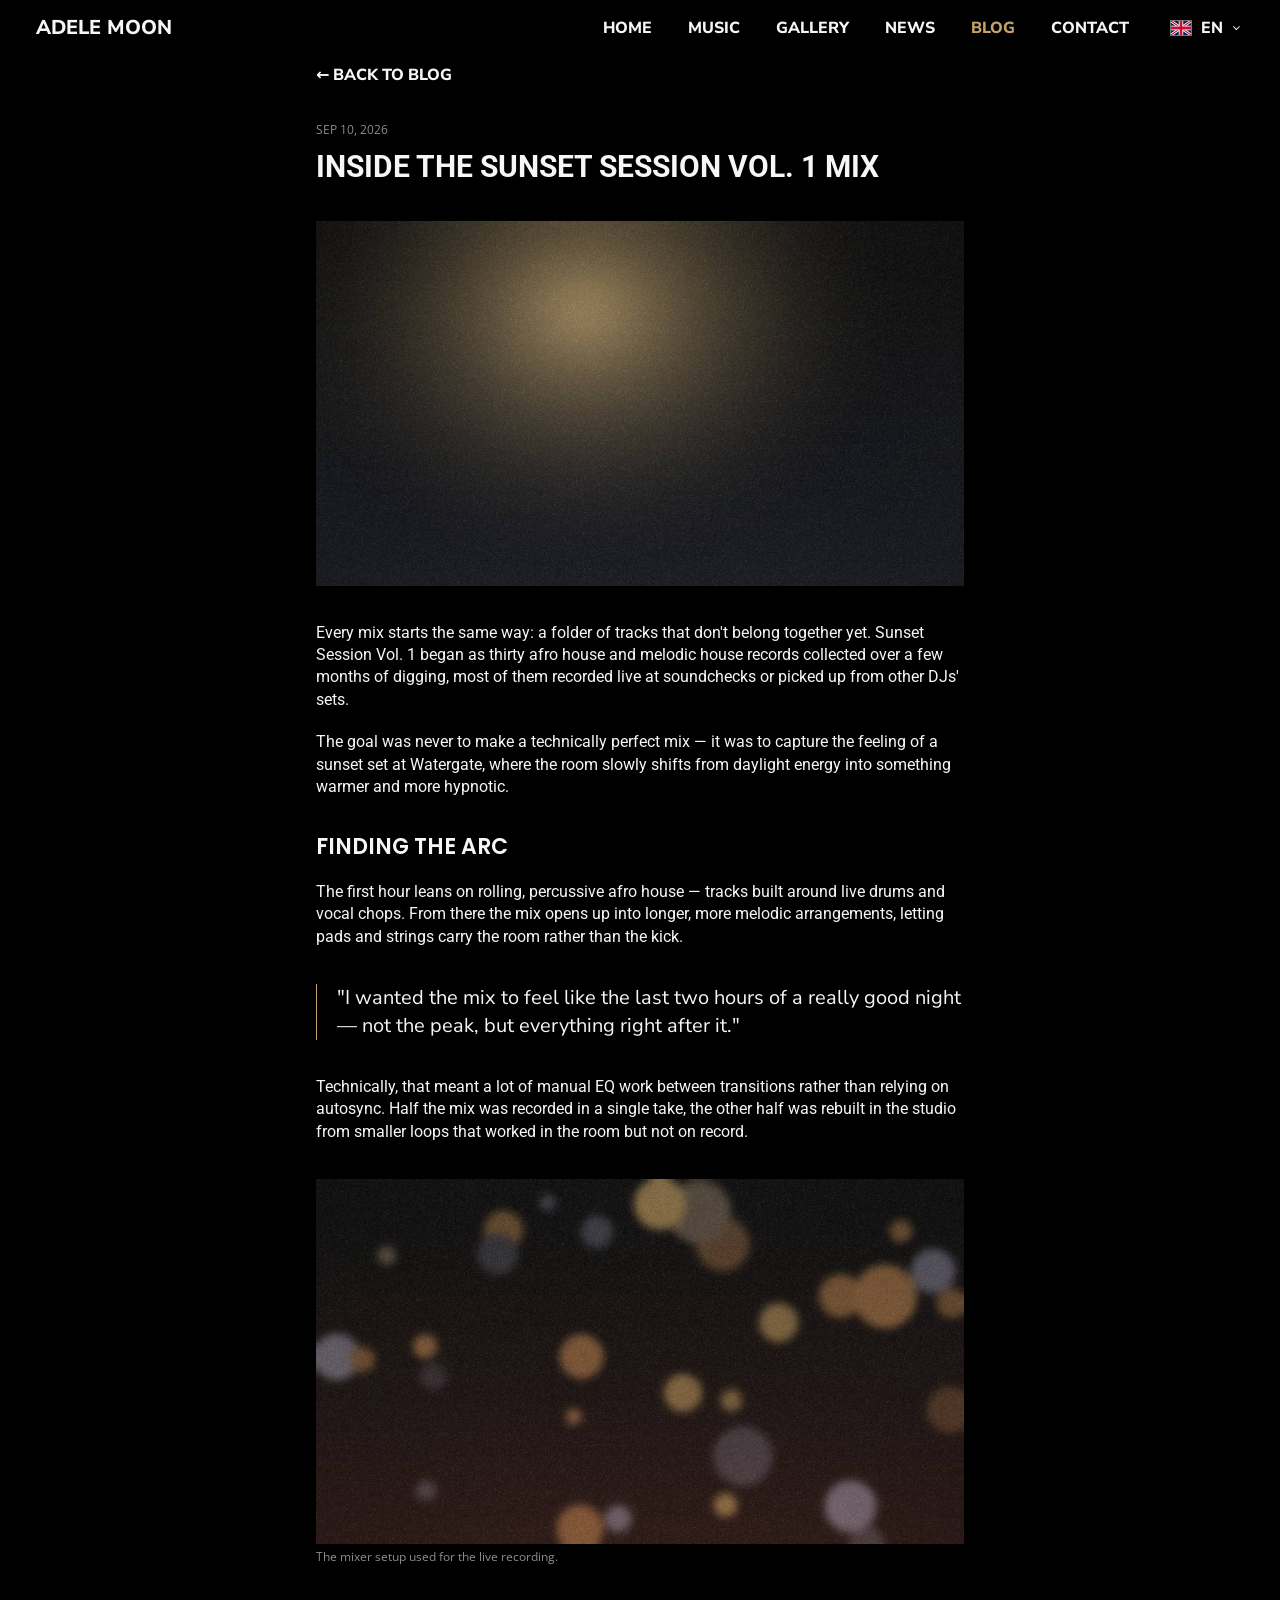
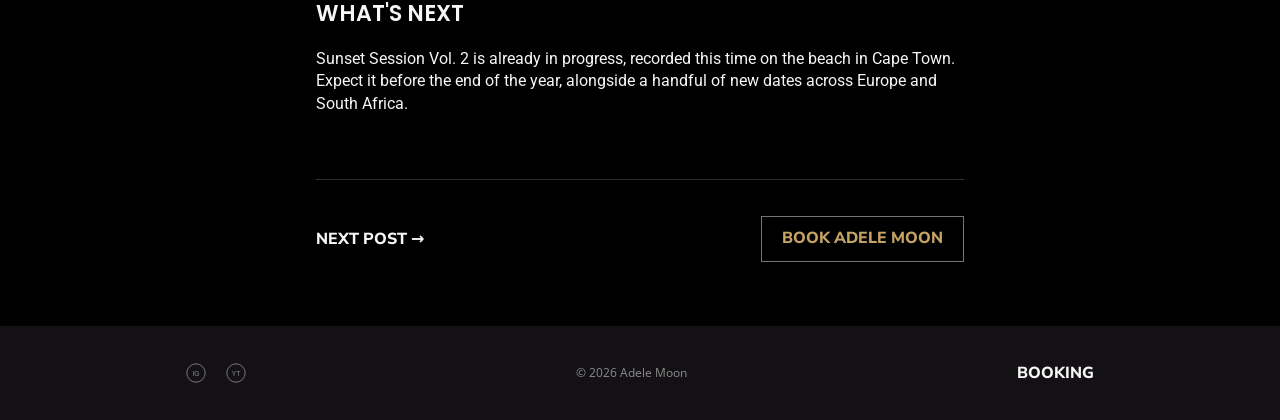
==== blog-post.html @ c4acb842 "Initial commit: DJ ADEL website" ====
<!DOCTYPE html>
<html lang="en">
<head>
<meta charset="UTF-8">
<meta name="viewport" content="width=device-width, initial-scale=1">
<title data-i18n>ADELE MOON — Inside the Sunset Session Vol. 1 mix</title>
<meta name="description" content="A track-by-track look at the ideas, gear and late nights behind ADELE MOON's newest release." data-i18n-attr="content">
<link rel="preconnect" href="https://fonts.googleapis.com">
<link rel="preconnect" href="https://fonts.gstatic.com" crossorigin>
<link rel="stylesheet" href="https://fonts.googleapis.com/css2?family=Poppins:wght@600&family=Roboto:wght@400;700&family=Nunito+Sans:wght@800&family=Open+Sans:wght@400&display=swap">
<link rel="stylesheet" href="design/realblackcoffee.net/tokens.css">
<link rel="stylesheet" href="css/base.css?v=2">
<link rel="stylesheet" href="css/layout.css?v=2">
<link rel="stylesheet" href="css/header.css?v=2">
<link rel="stylesheet" href="css/blog.css?v=2">
<link rel="stylesheet" href="css/footer.css?v=2">
</head>
<body>
<header class="site-header" data-header>
  <div class="site-header__inner">
    <a class="site-header__logo" href="index.html">Adele Moon</a>
    <nav class="site-header__nav" aria-label="Primary" data-i18n-attr="aria-label">
      <ul class="site-header__menu">
        <li><a href="index.html" data-i18n>Home</a></li>
        <li><a href="music.html" data-i18n>Music</a></li>
        <li><a href="gallery.html" data-i18n>Gallery</a></li>
        <li><a href="news.html" data-i18n>News</a></li>
        <li><a href="blog.html" aria-current="page" data-i18n>Blog</a></li>
        <li><a href="contact.html" data-i18n>Contact</a></li>
      </ul>
    </nav>
    <div class="lang-switch" data-lang-switch>
      <button class="lang-switch__toggle" type="button" aria-expanded="false" aria-controls="lang-list" aria-label="Language" data-i18n-attr="aria-label" data-lang-toggle>
        <img class="lang-switch__flag" src="assets/flags/gb.svg" alt="" data-lang-flag>
        <span class="lang-switch__code" data-lang-code>EN</span>
        <span class="lang-switch__caret" aria-hidden="true"></span>
      </button>
      <ul class="lang-switch__list" id="lang-list" data-lang-list hidden>
        <li><ul class="lang-switch__group" aria-label="Germanic languages" data-i18n-attr="aria-label">
          <li><button class="lang-switch__option" type="button" data-lang="en" lang="en" aria-label="English"><img class="lang-switch__flag" src="assets/flags/gb.svg" alt=""><span>EN</span></button></li>
          <li><button class="lang-switch__option" type="button" data-lang="de" lang="de" aria-label="Deutsch"><img class="lang-switch__flag" src="assets/flags/de.svg" alt=""><span>DE</span></button></li>
          <li><button class="lang-switch__option" type="button" data-lang="nl" lang="nl" aria-label="Nederlands"><img class="lang-switch__flag" src="assets/flags/nl.svg" alt=""><span>NL</span></button></li>
          <li><button class="lang-switch__option" type="button" data-lang="sv" lang="sv" aria-label="Svenska"><img class="lang-switch__flag" src="assets/flags/se.svg" alt=""><span>SV</span></button></li>
          <li><button class="lang-switch__option" type="button" data-lang="da" lang="da" aria-label="Dansk"><img class="lang-switch__flag" src="assets/flags/dk.svg" alt=""><span>DA</span></button></li>
          <li><button class="lang-switch__option" type="button" data-lang="no" lang="no" aria-label="Norsk"><img class="lang-switch__flag" src="assets/flags/no.svg" alt=""><span>NO</span></button></li>
        </ul></li>
        <li><ul class="lang-switch__group" aria-label="Romance languages" data-i18n-attr="aria-label">
          <li><button class="lang-switch__option" type="button" data-lang="es" lang="es" aria-label="Español"><img class="lang-switch__flag" src="assets/flags/es.svg" alt=""><span>ES</span></button></li>
          <li><button class="lang-switch__option" type="button" data-lang="fr" lang="fr" aria-label="Français"><img class="lang-switch__flag" src="assets/flags/fr.svg" alt=""><span>FR</span></button></li>
          <li><button class="lang-switch__option" type="button" data-lang="it" lang="it" aria-label="Italiano"><img class="lang-switch__flag" src="assets/flags/it.svg" alt=""><span>IT</span></button></li>
          <li><button class="lang-switch__option" type="button" data-lang="pt" lang="pt" aria-label="Português"><img class="lang-switch__flag" src="assets/flags/pt.svg" alt=""><span>PT</span></button></li>
          <li><button class="lang-switch__option" type="button" data-lang="ro" lang="ro" aria-label="Română"><img class="lang-switch__flag" src="assets/flags/ro.svg" alt=""><span>RO</span></button></li>
        </ul></li>
        <li><ul class="lang-switch__group" aria-label="Slavic languages" data-i18n-attr="aria-label">
          <li><button class="lang-switch__option" type="button" data-lang="ru" lang="ru" aria-label="Русский"><img class="lang-switch__flag" src="assets/flags/ru.svg" alt=""><span>RU</span></button></li>
          <li><button class="lang-switch__option" type="button" data-lang="pl" lang="pl" aria-label="Polski"><img class="lang-switch__flag" src="assets/flags/pl.svg" alt=""><span>PL</span></button></li>
          <li><button class="lang-switch__option" type="button" data-lang="uk" lang="uk" aria-label="Українська"><img class="lang-switch__flag" src="assets/flags/ua.svg" alt=""><span>UK</span></button></li>
          <li><button class="lang-switch__option" type="button" data-lang="cs" lang="cs" aria-label="Čeština"><img class="lang-switch__flag" src="assets/flags/cz.svg" alt=""><span>CS</span></button></li>
          <li><button class="lang-switch__option" type="button" data-lang="bg" lang="bg" aria-label="Български"><img class="lang-switch__flag" src="assets/flags/bg.svg" alt=""><span>BG</span></button></li>
          <li><button class="lang-switch__option" type="button" data-lang="sr" lang="sr" aria-label="Српски"><img class="lang-switch__flag" src="assets/flags/rs.svg" alt=""><span>SR</span></button></li>
        </ul></li>
        <li><ul class="lang-switch__group" aria-label="Other languages" data-i18n-attr="aria-label">
          <li><button class="lang-switch__option" type="button" data-lang="fi" lang="fi" aria-label="Suomi"><img class="lang-switch__flag" src="assets/flags/fi.svg" alt=""><span>FI</span></button></li>
          <li><button class="lang-switch__option" type="button" data-lang="et" lang="et" aria-label="Eesti"><img class="lang-switch__flag" src="assets/flags/ee.svg" alt=""><span>ET</span></button></li>
          <li><button class="lang-switch__option" type="button" data-lang="hu" lang="hu" aria-label="Magyar"><img class="lang-switch__flag" src="assets/flags/hu.svg" alt=""><span>HU</span></button></li>
          <li><button class="lang-switch__option" type="button" data-lang="tr" lang="tr" aria-label="Türkçe"><img class="lang-switch__flag" src="assets/flags/tr.svg" alt=""><span>TR</span></button></li>
        </ul></li>
      </ul>
    </div>
    <button class="site-header__burger" type="button" data-menu-toggle aria-expanded="false" aria-controls="mobile-menu">
      <span></span><span></span><span></span>
      <span class="visually-hidden" data-i18n>Menu</span>
    </button>
  </div>
</header>

<div class="mobile-menu" id="mobile-menu" data-mobile-menu aria-hidden="true">
  <ul class="mobile-menu__list">
    <li><a href="index.html" data-i18n>Home</a></li>
    <li><a href="music.html" data-i18n>Music</a></li>
    <li><a href="gallery.html" data-i18n>Gallery</a></li>
    <li><a href="news.html" data-i18n>News</a></li>
    <li><a href="blog.html" aria-current="page" data-i18n>Blog</a></li>
    <li><a href="contact.html" data-i18n>Contact</a></li>
  </ul>
  <div class="mobile-menu__social">
    <a href="https://www.instagram.com/adelemmoon" target="_blank" rel="noopener" aria-label="Instagram">
      <svg viewBox="0 0 24 24" fill="none" aria-hidden="true" focusable="false"><circle cx="12" cy="12" r="11" stroke="currentColor" stroke-width="1"/><text x="12" y="15.5" text-anchor="middle" font-size="8" font-family="sans-serif" fill="currentColor">IG</text></svg>
    </a>
    <a href="https://youtube.com/@adelemmoonn?si=zWCK8NQfxy1WEueN" target="_blank" rel="noopener" aria-label="YouTube">
      <svg viewBox="0 0 24 24" fill="none" aria-hidden="true" focusable="false"><circle cx="12" cy="12" r="11" stroke="currentColor" stroke-width="1"/><text x="12" y="15.5" text-anchor="middle" font-size="8" font-family="sans-serif" fill="currentColor">YT</text></svg>
    </a>
  </div>
</div>

<main>
  <article class="section post">
    <div class="container">
      <a class="link post__back" href="blog.html" data-i18n>← Back to Blog</a>
      <p class="post__date" data-i18n>Sep 10, 2026</p>
      <h1 class="post__title" data-i18n>Inside the Sunset Session Vol. 1 mix</h1>
      <img class="media media--wide post__cover" src="assets/img/blog-post/cover.jpg" alt="ADELE MOON in the studio recording the mix" loading="lazy" data-i18n-attr="alt">
      <div class="post__body">
        <p data-i18n>Every mix starts the same way: a folder of tracks that don't belong together yet.
          Sunset Session Vol. 1 began as thirty afro house and melodic house records collected
          over a few months of digging, most of them recorded live at soundchecks or picked up
          from other DJs' sets.</p>
        <p data-i18n>The goal was never to make a technically perfect mix — it was to capture the feeling
          of a sunset set at Watergate, where the room slowly shifts from daylight energy into
          something warmer and more hypnotic.</p>
        <h2 data-i18n>Finding the arc</h2>
        <p data-i18n>The first hour leans on rolling, percussive afro house — tracks built around live
          drums and vocal chops. From there the mix opens up into longer, more melodic
          arrangements, letting pads and strings carry the room rather than the kick.</p>
        <blockquote data-i18n>"I wanted the mix to feel like the last two hours of a really good night —
          not the peak, but everything right after it."</blockquote>
        <p data-i18n>Technically, that meant a lot of manual EQ work between transitions rather than
          relying on autosync. Half the mix was recorded in a single take, the other half was
          rebuilt in the studio from smaller loops that worked in the room but not on record.</p>
        <figure>
          <img class="media media--wide" src="assets/img/blog-post/inline.jpg" alt="Mixer close-up during the recording session" loading="lazy" data-i18n-attr="alt">
          <figcaption data-i18n>The mixer setup used for the live recording.</figcaption>
        </figure>
        <h2 data-i18n>What's next</h2>
        <p data-i18n>Sunset Session Vol. 2 is already in progress, recorded this time on the beach in
          Cape Town. Expect it before the end of the year, alongside a handful of new dates
          across Europe and South Africa.</p>
      </div>
      <div class="post__footer">
        <a class="link" href="blog-post.html" data-i18n>Next Post →</a>
        <a class="btn" href="contact.html" data-i18n>Book Adele Moon</a>
      </div>
    </div>
  </article>
</main>

<footer class="site-footer">
  <div class="container site-footer__inner">
    <div class="site-footer__social">
      <a href="https://www.instagram.com/adelemmoon" target="_blank" rel="noopener" aria-label="Instagram">
        <svg viewBox="0 0 24 24" fill="none" aria-hidden="true" focusable="false"><circle cx="12" cy="12" r="11" stroke="currentColor" stroke-width="1"/><text x="12" y="15.5" text-anchor="middle" font-size="8" font-family="sans-serif" fill="currentColor">IG</text></svg>
      </a>
      <a href="https://youtube.com/@adelemmoonn?si=zWCK8NQfxy1WEueN" target="_blank" rel="noopener" aria-label="YouTube">
        <svg viewBox="0 0 24 24" fill="none" aria-hidden="true" focusable="false"><circle cx="12" cy="12" r="11" stroke="currentColor" stroke-width="1"/><text x="12" y="15.5" text-anchor="middle" font-size="8" font-family="sans-serif" fill="currentColor">YT</text></svg>
      </a>
    </div>
    <p class="site-footer__copy">© 2026 Adele Moon</p>
    <a class="link site-footer__booking" href="contact.html" data-i18n>Booking</a>
  </div>
</footer>

<script src="js/main.js?v=2" defer></script>
<script src="js/header.js?v=2" defer></script>
<script src="js/i18n.js?v=2" defer></script>
</body>
</html>
---- design/realblackcoffee.net/tokens.css ----
/* Black Coffee design tokens — generated from DESIGN.md (https://www.realblackcoffee.net/) */
:root {
  --color-primary: #c6a465;
  --color-on-primary: #000000;
  --color-primary-container: #dbc8a7;
  --color-on-primary-container: #000000;
  --color-secondary: #f6f6f6;
  --color-on-secondary: #000000;
  --color-secondary-container: #2e2e2e;
  --color-on-secondary-container: #f6f6f6;
  --color-tertiary: #8d8d8d;
  --color-on-tertiary: #000000;
  --color-tertiary-container: #242323;
  --color-on-tertiary-container: #c7c7c7;
  --color-error: #ff0040;
  --color-on-error: #ffffff;
  --color-error-container: #550015;
  --color-on-error-container: #ffaabf;
  --color-background: #000000;
  --color-on-background: #f6f6f6;
  --color-surface: #000000;
  --color-on-surface: #f6f6f6;
  --color-surface-variant: #2e2e2e;
  --color-on-surface-variant: #8d8d8d;
  --color-surface-tint: #c6a465;
  --color-surface-dim: #000000;
  --color-surface-bright: #2e2e2e;
  --color-surface-container-lowest: #000000;
  --color-surface-container-low: #131114;
  --color-surface-container: #242323;
  --color-surface-container-high: #2e2e2e;
  --color-surface-container-highest: #3a3a3a;
  --color-outline: #757575;
  --color-outline-variant: #2e2e2e;
  --color-inverse-surface: #f6f6f6;
  --color-inverse-on-surface: #000000;
  --color-inverse-primary: #7a6236;
  --color-primary-fixed: #c6a465;
  --color-primary-fixed-dim: #dbc8a7;
  --color-on-primary-fixed: #000000;
  --color-on-primary-fixed-variant: #131114;
  --font-headline-xl-family: 'Poppins', system-ui, -apple-system, 'Segoe UI', sans-serif;
  --font-headline-xl-size: 34px;
  --font-headline-xl-weight: 600;
  --font-headline-xl-line-height: 1;
  --font-headline-xl-letter-spacing: 0em;
  --font-headline-lg-family: 'Roboto', system-ui, -apple-system, 'Segoe UI', sans-serif;
  --font-headline-lg-size: 30px;
  --font-headline-lg-weight: 700;
  --font-headline-lg-line-height: 1.2;
  --font-headline-lg-letter-spacing: 0em;
  --font-headline-md-family: 'Poppins', system-ui, -apple-system, 'Segoe UI', sans-serif;
  --font-headline-md-size: 22px;
  --font-headline-md-weight: 600;
  --font-headline-md-line-height: 1.2;
  --font-headline-md-letter-spacing: 0em;
  --font-body-lg-family: 'Avenir LT', 'Nunito Sans', system-ui, -apple-system, 'Segoe UI', sans-serif;
  --font-body-lg-size: 20px;
  --font-body-lg-weight: 800;
  --font-body-lg-line-height: 1.3;
  --font-body-lg-letter-spacing: 0em;
  --font-body-md-family: 'Roboto', system-ui, -apple-system, 'Segoe UI', sans-serif;
  --font-body-md-size: 16px;
  --font-body-md-weight: 400;
  --font-body-md-line-height: 1.4;
  --font-body-md-letter-spacing: 0em;
  --font-label-md-family: 'Avenir LT', 'Nunito Sans', system-ui, -apple-system, 'Segoe UI', sans-serif;
  --font-label-md-size: 16px;
  --font-label-md-weight: 800;
  --font-label-md-line-height: 1.2;
  --font-label-md-letter-spacing: 0em;
  --font-label-sm-family: 'Open Sans', system-ui, -apple-system, 'Segoe UI', sans-serif;
  --font-label-sm-size: 12px;
  --font-label-sm-weight: 400;
  --font-label-sm-line-height: 1.4;
  --font-label-sm-letter-spacing: 0em;
  --spacing-base: 5px;
  --spacing-xs: 5px;
  --spacing-sm: 10px;
  --spacing-md: 20px;
  --spacing-lg: 36px;
  --spacing-xl: 64px;
  --spacing-layout-margin: 20px;
  --spacing-card-gap: 36px;
  --radius-sm: 0px;
  --radius-DEFAULT: 0px;
  --radius-md: 0px;
  --radius-lg: 0px;
  --radius-xl: 0px;
  --radius-full: 9999px;
  --duration-fast: 0.2s;
  --duration-base: 0.4s;
  --easing-standard: ease-in-out;
}
---- css/base.css ----
*,
*::before,
*::after {
  box-sizing: border-box;
}

html {
  -webkit-text-size-adjust: 100%;
}

body,
h1, h2, h3, p,
ul, ol,
figure {
  margin: 0;
  padding: 0;
}

ul, ol {
  list-style: none;
}

body {
  background: var(--color-background);
  color: var(--color-on-background);
  font-family: var(--font-body-md-family);
  font-size: var(--font-body-md-size);
  font-weight: var(--font-body-md-weight);
  line-height: var(--font-body-md-line-height);
  letter-spacing: var(--font-body-md-letter-spacing);
  min-height: 100vh;
}

img, video, iframe, svg {
  display: block;
  max-width: 100%;
}

a {
  color: inherit;
  text-decoration: none;
}

button {
  font: inherit;
  color: inherit;
  background: none;
  border: 0;
  cursor: pointer;
}

h1, h2, h3 {
  font-family: var(--font-headline-xl-family);
  font-weight: var(--font-headline-xl-weight);
  line-height: var(--font-headline-xl-line-height);
  letter-spacing: var(--font-headline-xl-letter-spacing);
}

h1 {
  font-size: var(--font-headline-xl-size);
}

h2 {
  font-size: var(--font-headline-md-size);
  font-family: var(--font-headline-md-family);
  font-weight: var(--font-headline-md-weight);
  line-height: var(--font-headline-md-line-height);
}

h3 {
  font-size: var(--font-body-lg-size);
  font-family: var(--font-body-lg-family);
  font-weight: var(--font-body-lg-weight);
  line-height: var(--font-body-lg-line-height);
}

:focus-visible {
  outline: 1px solid var(--color-primary);
  outline-offset: var(--spacing-xs);
}

.visually-hidden {
  position: absolute;
  width: 1px;
  height: 1px;
  padding: 0;
  margin: -1px;
  overflow: hidden;
  clip: rect(0, 0, 0, 0);
  white-space: nowrap;
  border: 0;
}

@media (prefers-reduced-motion: reduce) {
  html {
    scroll-behavior: auto;
  }

  *,
  *::before,
  *::after {
    animation-duration: 0.01ms;
    animation-iteration-count: 1;
    transition-duration: 0.01ms;
  }
}
---- css/layout.css ----
.container {
  width: 100%;
  max-width: 980px;
  margin-inline: auto;
  padding-inline: var(--spacing-layout-margin);
}

.section {
  padding-block: var(--spacing-xl);
}

.section__title {
  text-transform: uppercase;
  margin-bottom: var(--spacing-lg);
}

.btn {
  display: inline-flex;
  align-items: center;
  justify-content: center;
  min-height: calc(var(--spacing-lg) + var(--spacing-sm));
  padding-inline: var(--spacing-md);
  padding-block: var(--spacing-sm);
  border: 1px solid var(--color-outline);
  border-radius: var(--radius-DEFAULT);
  background: transparent;
  color: var(--color-primary);
  font-family: var(--font-label-md-family);
  font-size: var(--font-label-md-size);
  font-weight: var(--font-label-md-weight);
  line-height: var(--font-label-md-line-height);
  letter-spacing: var(--font-label-md-letter-spacing);
  text-transform: uppercase;
  transition: border-color var(--duration-fast) var(--easing-standard);
}

.btn:hover,
.btn:focus-visible {
  border-color: var(--color-primary);
}

.btn--disabled {
  color: var(--color-tertiary);
  pointer-events: none;
}

.link {
  color: var(--color-on-surface);
  font-family: var(--font-label-md-family);
  font-size: var(--font-label-md-size);
  font-weight: var(--font-label-md-weight);
  letter-spacing: var(--font-label-md-letter-spacing);
  text-transform: uppercase;
  transition: color var(--duration-fast) var(--easing-standard);
}

.link:hover,
.link:focus-visible {
  color: var(--color-primary);
}

.media {
  position: relative;
  width: 100%;
  overflow: hidden;
  background: var(--color-surface-container);
}

.media img,
.media video {
  width: 100%;
  height: 100%;
  object-fit: cover;
}

.media--square {
  aspect-ratio: 1 / 1;
}

.media--portrait {
  aspect-ratio: 4 / 5;
}

.media--wide {
  aspect-ratio: 16 / 9;
}

.media--hero {
  width: 100%;
  height: 100vh;
}

.media--placeholder {
  display: flex;
  align-items: center;
  justify-content: center;
}

.media--placeholder-alt {
  background: var(--color-surface-container-high);
}

.media--placeholder::after {
  content: 'PHOTO';
  font-family: var(--font-label-sm-family);
  font-size: var(--font-label-sm-size);
  font-weight: var(--font-label-sm-weight);
  letter-spacing: var(--font-label-sm-letter-spacing);
  color: var(--color-on-surface-variant);
  text-transform: uppercase;
}

@media (max-width: 768px) {
  .section {
    padding-block: calc(var(--spacing-xl) * 0.75);
  }
}

@media (max-width: 1440px) {
  .container {
    padding-inline: var(--spacing-lg);
  }
}
---- css/header.css ----
.site-header {
  position: fixed;
  top: 0;
  left: 0;
  right: 0;
  z-index: 100;
  background: transparent;
}

.site-header__inner {
  display: flex;
  align-items: center;
  justify-content: space-between;
  padding-inline: var(--spacing-xl);
  height: calc(var(--spacing-lg) + var(--spacing-md));
}

.site-header__logo {
  font-family: var(--font-label-md-family);
  font-size: var(--font-body-lg-size);
  font-weight: var(--font-label-md-weight);
  letter-spacing: var(--font-label-md-letter-spacing);
  text-transform: uppercase;
  color: var(--color-on-surface);
  transition: color var(--duration-fast) var(--easing-standard);
}

.site-header__logo:hover,
.site-header__logo:focus-visible {
  color: var(--color-primary);
}

.site-header__nav {
  display: block;
  margin-left: auto;
}

.lang-switch {
  position: relative;
  margin-left: var(--spacing-lg);
}

.lang-switch__toggle,
.lang-switch__option {
  display: flex;
  align-items: center;
  gap: var(--spacing-sm);
  font-family: var(--font-label-md-family);
  font-size: var(--font-label-md-size);
  font-weight: var(--font-label-md-weight);
  letter-spacing: var(--font-label-md-letter-spacing);
  text-transform: uppercase;
  color: var(--color-on-surface);
  transition: color var(--duration-fast) var(--easing-standard);
}

.lang-switch__toggle:hover,
.lang-switch__toggle:focus-visible,
.lang-switch__option:hover,
.lang-switch__option:focus-visible {
  color: var(--color-primary);
}

.lang-switch__flag {
  display: block;
  width: var(--spacing-md);
  aspect-ratio: 3 / 2;
  object-fit: cover;
  outline: 1px solid var(--color-outline);
}

.lang-switch__caret {
  width: var(--spacing-xs);
  height: var(--spacing-xs);
  border-right: 1px solid currentColor;
  border-bottom: 1px solid currentColor;
  transform: rotate(45deg) translateY(-25%);
  transition: transform var(--duration-fast) var(--easing-standard);
}

.lang-switch__toggle[aria-expanded='true'] .lang-switch__caret {
  transform: rotate(225deg);
}

.lang-switch__list {
  position: absolute;
  top: calc(100% + var(--spacing-sm));
  right: 0;
  z-index: 300;
  min-width: calc(var(--spacing-xl) * 3);
  max-height: 70vh;
  overflow-y: auto;
  padding: var(--spacing-sm) var(--spacing-md);
  background: var(--color-background);
  border: 1px solid var(--color-outline);
}

.lang-switch__list[hidden] {
  display: none;
}

.lang-switch__group {
  display: flex;
  flex-direction: column;
  gap: var(--spacing-sm);
  padding-block: var(--spacing-sm);
}

.lang-switch__list > li + li > .lang-switch__group {
  border-top: 1px solid var(--color-outline);
}

.lang-switch__option--active {
  color: var(--color-primary);
}

.site-header__menu {
  display: flex;
  align-items: center;
  gap: var(--spacing-lg);
}

.site-header__menu a {
  font-family: var(--font-label-md-family);
  font-size: var(--font-label-md-size);
  font-weight: var(--font-label-md-weight);
  letter-spacing: var(--font-label-md-letter-spacing);
  text-transform: uppercase;
  color: var(--color-on-surface);
  transition: color var(--duration-fast) var(--easing-standard);
}

.site-header__menu a:hover,
.site-header__menu a:focus-visible {
  color: var(--color-primary);
}

.site-header__menu a[aria-current='page'] {
  color: var(--color-primary);
}

.site-header__burger {
  display: none;
  flex-direction: column;
  justify-content: center;
  gap: var(--spacing-xs);
  width: var(--spacing-lg);
  height: var(--spacing-lg);
}

.site-header__burger span {
  display: block;
  width: 100%;
  height: 1px;
  background: var(--color-on-surface);
  transition: background var(--duration-fast) var(--easing-standard);
}

.site-header__burger[aria-expanded='true'] span {
  background: var(--color-primary);
}

.mobile-menu {
  position: fixed;
  inset: 0;
  z-index: 200;
  display: flex;
  flex-direction: column;
  align-items: center;
  justify-content: center;
  gap: var(--spacing-xl);
  background: color-mix(in srgb, var(--color-background) 96%, transparent);
  opacity: 0;
  visibility: hidden;
  transition: opacity var(--duration-base) var(--easing-standard);
}

.mobile-menu--open {
  opacity: 1;
  visibility: visible;
}

.mobile-menu__list {
  display: flex;
  flex-direction: column;
  align-items: center;
  gap: var(--spacing-lg);
}

.mobile-menu__list a {
  font-family: var(--font-label-md-family);
  font-size: calc(var(--font-label-md-size) * 1.5);
  font-weight: var(--font-label-md-weight);
  letter-spacing: var(--font-label-md-letter-spacing);
  text-transform: uppercase;
  color: var(--color-on-surface);
}

.mobile-menu__list a[aria-current='page'] {
  color: var(--color-primary);
}

.mobile-menu__social {
  display: flex;
  align-items: center;
  gap: var(--spacing-md);
}

.mobile-menu__social a {
  color: var(--color-on-surface-variant);
  width: var(--spacing-md);
  height: var(--spacing-md);
}

.mobile-menu__social a:hover,
.mobile-menu__social a:focus-visible {
  color: var(--color-on-surface);
}

body.no-scroll {
  overflow: hidden;
}

@media (max-width: 1440px) {
  .site-header__inner {
    padding-inline: var(--spacing-lg);
  }
}

@media (max-width: 768px) {
  .site-header__nav {
    display: none;
  }

  .lang-switch {
    margin-left: auto;
    margin-right: var(--spacing-md);
  }

  .site-header__burger {
    display: flex;
  }
}
---- css/blog.css ----
.blog__grid {
  display: grid;
  grid-template-columns: repeat(2, 1fr);
  gap: var(--spacing-card-gap);
}

.blog-card {
  position: relative;
  background: var(--color-surface-container-highest);
}

.blog-card__body {
  padding: var(--spacing-md);
}

.blog-card__date {
  font-family: var(--font-label-sm-family);
  font-size: var(--font-label-sm-size);
  letter-spacing: var(--font-label-sm-letter-spacing);
  color: var(--color-on-surface-variant);
  text-transform: uppercase;
}

.blog-card__title {
  margin-top: var(--spacing-xs);
  font-family: var(--font-headline-lg-family);
  font-size: var(--font-headline-lg-size);
  font-weight: var(--font-headline-lg-weight);
  line-height: var(--font-headline-lg-line-height);
  color: var(--color-on-surface);
  text-transform: uppercase;
  display: -webkit-box;
  -webkit-line-clamp: 3;
  -webkit-box-orient: vertical;
  overflow: hidden;
}

.blog-card__title a:hover,
.blog-card__title a:focus-visible {
  color: var(--color-primary);
}

.blog-card__title a::after {
  content: '';
  position: absolute;
  inset: 0;
}

.blog-card__lead {
  margin-top: var(--spacing-sm);
  color: var(--color-on-tertiary-container);
  display: -webkit-box;
  -webkit-line-clamp: 3;
  -webkit-box-orient: vertical;
  overflow: hidden;
}

.blog-card__link {
  display: inline-block;
  margin-top: var(--spacing-sm);
}

.post {
  max-width: 720px;
  margin-inline: auto;
}

.post__back {
  display: inline-block;
  margin-bottom: var(--spacing-lg);
}

.post__date {
  font-family: var(--font-label-sm-family);
  font-size: var(--font-label-sm-size);
  color: var(--color-on-surface-variant);
  text-transform: uppercase;
}

.post__title {
  margin-top: var(--spacing-sm);
  font-family: var(--font-headline-lg-family);
  font-size: var(--font-headline-lg-size);
  font-weight: var(--font-headline-lg-weight);
  line-height: var(--font-headline-lg-line-height);
  text-transform: uppercase;
}

.post__cover {
  margin-top: var(--spacing-lg);
}

.post__body {
  margin-top: var(--spacing-lg);
}

.post__body p {
  margin-top: var(--spacing-md);
}

.post__body h2 {
  margin-top: var(--spacing-lg);
  text-transform: uppercase;
}

.post__body blockquote {
  margin: var(--spacing-lg) 0;
  padding-left: var(--spacing-md);
  border-left: 1px solid var(--color-primary);
  font-family: var(--font-body-lg-family);
  font-size: var(--font-body-lg-size);
  color: var(--color-on-surface);
}

.post__body figure {
  margin-top: var(--spacing-lg);
}

.post__body figcaption {
  margin-top: var(--spacing-xs);
  font-family: var(--font-label-sm-family);
  font-size: var(--font-label-sm-size);
  color: var(--color-on-surface-variant);
}

.post__footer {
  margin-top: var(--spacing-xl);
  padding-top: var(--spacing-lg);
  border-top: 1px solid var(--color-outline-variant);
  display: flex;
  align-items: center;
  justify-content: space-between;
  flex-wrap: wrap;
  gap: var(--spacing-md);
}

@media (max-width: 1024px) {
  .blog__grid {
    grid-template-columns: 1fr;
  }
}
---- css/footer.css ----
.site-footer {
  background: var(--color-surface-container-low);
}

.site-footer__inner {
  display: flex;
  flex-wrap: wrap;
  align-items: center;
  justify-content: space-between;
  gap: var(--spacing-md);
  padding-block: var(--spacing-lg);
}

.site-footer__social {
  display: flex;
  align-items: center;
  gap: var(--spacing-md);
  order: 1;
}

.site-footer__social a {
  display: block;
  width: var(--spacing-md);
  height: var(--spacing-md);
  color: var(--color-on-surface-variant);
  transition: color var(--duration-fast) var(--easing-standard);
}

.site-footer__social a:hover,
.site-footer__social a:focus-visible {
  color: var(--color-primary);
}

.site-footer__copy {
  order: 3;
  width: 100%;
  text-align: center;
  font-family: var(--font-label-sm-family);
  font-size: var(--font-label-sm-size);
  font-weight: var(--font-label-sm-weight);
  letter-spacing: var(--font-label-sm-letter-spacing);
  color: var(--color-on-surface-variant);
}

.site-footer__booking {
  order: 2;
}

@media (min-width: 769px) {
  .site-footer__inner {
    flex-wrap: nowrap;
  }

  .site-footer__copy {
    order: 2;
    width: auto;
    text-align: left;
  }

  .site-footer__booking {
    order: 3;
  }
}
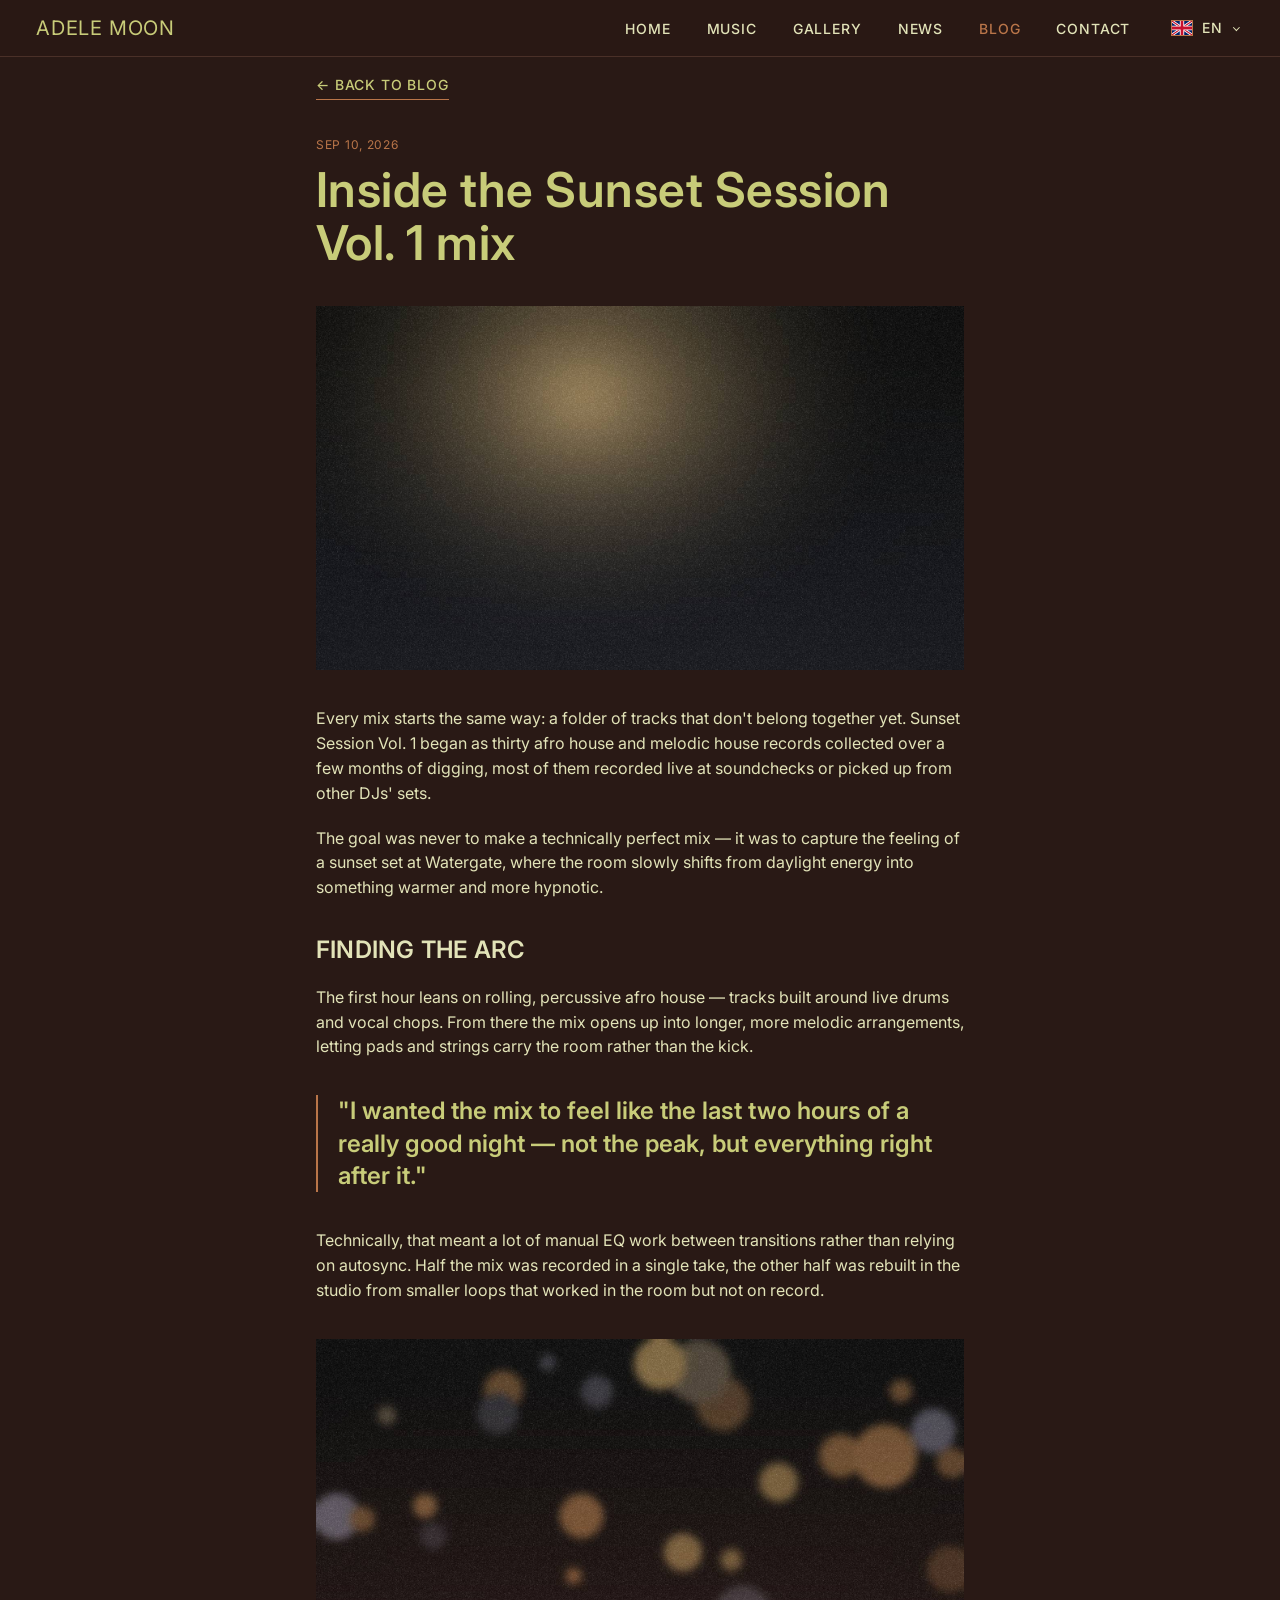
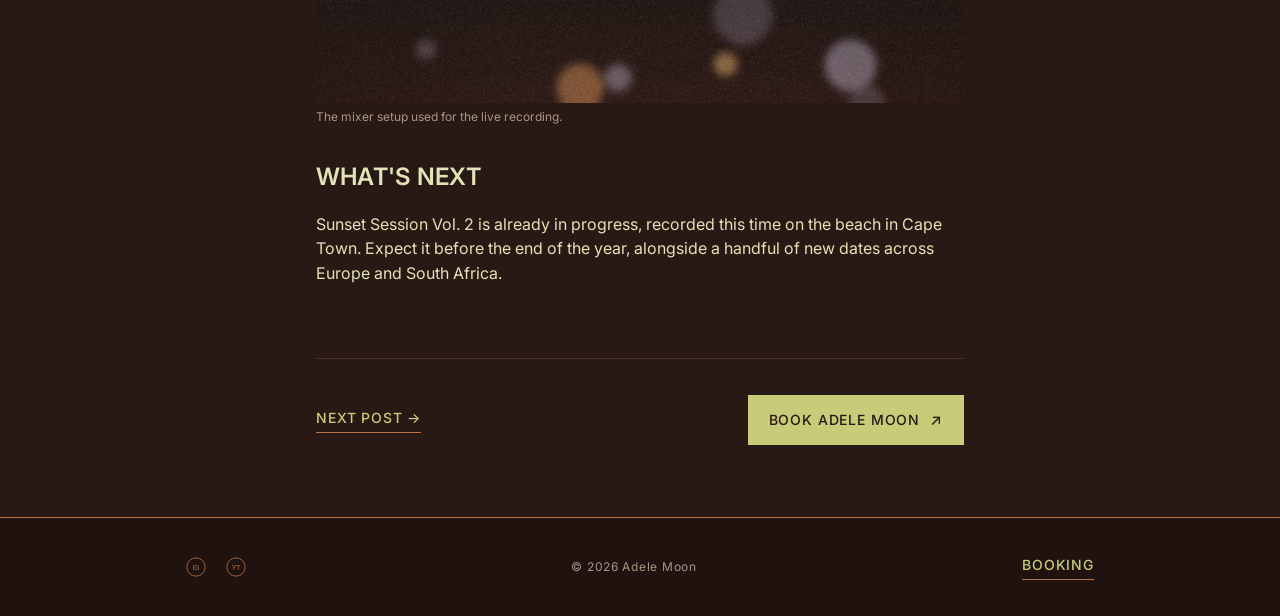
==== commit ce0666a9: "Restyle site to ADELE MOON visual identity - New brand tokens: espresso #291915, citron #C8CC79, cop" ====
--- a/blog-post.html
+++ b/blog-post.html
@@ -7,8 +7,8 @@
 <meta name="description" content="A track-by-track look at the ideas, gear and late nights behind ADELE MOON's newest release." data-i18n-attr="content">
 <link rel="preconnect" href="https://fonts.googleapis.com">
 <link rel="preconnect" href="https://fonts.gstatic.com" crossorigin>
-<link rel="stylesheet" href="https://fonts.googleapis.com/css2?family=Poppins:wght@600&family=Roboto:wght@400;700&family=Nunito+Sans:wght@800&family=Open+Sans:wght@400&display=swap">
-<link rel="stylesheet" href="design/realblackcoffee.net/tokens.css">
+<link rel="stylesheet" href="https://fonts.googleapis.com/css2?family=Inter:wght@300;400;500;600&display=swap">
+<link rel="stylesheet" href="css/tokens.css?v=1">
 <link rel="stylesheet" href="css/base.css?v=2">
 <link rel="stylesheet" href="css/layout.css?v=2">
 <link rel="stylesheet" href="css/header.css?v=2">
--- a/css/tokens.css
+++ b/css/tokens.css
@@ -0,0 +1,106 @@
+/* ADELE MOON — visual identity tokens
+   Palette: espresso #291915 · citron #C8CC79 · copper #B97549
+   Aesthetic: Royal Minimalism · Cultural Eclecticism · Archival Couture */
+:root {
+  --brand-espresso: #291915;
+  --brand-citron: #c8cc79;
+  --brand-copper: #b97549;
+
+  --color-primary: #c8cc79;
+  --color-on-primary: #291915;
+  --color-primary-container: #c8cc79;
+  --color-on-primary-container: #291915;
+  --color-secondary: #b97549;
+  --color-on-secondary: #291915;
+  --color-secondary-container: #3a241e;
+  --color-on-secondary-container: #e4e5bd;
+  --color-tertiary: #8a7464;
+  --color-on-tertiary: #291915;
+  --color-tertiary-container: #33201b;
+  --color-on-tertiary-container: #d9d7b4;
+  --color-error: #e0644a;
+  --color-on-error: #291915;
+  --color-error-container: #4a1f16;
+  --color-on-error-container: #f3c2b4;
+  --color-background: #291915;
+  --color-on-background: #e2e3b8;
+  --color-surface: #291915;
+  --color-on-surface: #e2e3b8;
+  --color-surface-variant: #3a241e;
+  --color-on-surface-variant: #a99583;
+  --color-surface-tint: #c8cc79;
+  --color-surface-dim: #1f120f;
+  --color-surface-bright: #3a241e;
+  --color-surface-container-lowest: #1f120f;
+  --color-surface-container-low: #22150f;
+  --color-surface-container: #33201b;
+  --color-surface-container-high: #3a241e;
+  --color-surface-container-highest: #452c24;
+  --color-outline: #b97549;
+  --color-outline-variant: #4a3028;
+  --color-inverse-surface: #c8cc79;
+  --color-inverse-on-surface: #291915;
+  --color-inverse-primary: #291915;
+  --color-primary-fixed: #c8cc79;
+  --color-primary-fixed-dim: #b3b768;
+  --color-on-primary-fixed: #291915;
+  --color-on-primary-fixed-variant: #3a241e;
+
+  --font-display-family: 'Inter', 'Helvetica Neue', Helvetica, Arial, sans-serif;
+  --font-display-weight: 300;
+  --font-display-letter-spacing: 0.02em;
+
+  --font-headline-xl-family: 'Inter', 'Helvetica Neue', Helvetica, Arial, sans-serif;
+  --font-headline-xl-size: 40px;
+  --font-headline-xl-weight: 300;
+  --font-headline-xl-line-height: 1;
+  --font-headline-xl-letter-spacing: 0.01em;
+  --font-headline-lg-family: 'Inter', 'Helvetica Neue', Helvetica, Arial, sans-serif;
+  --font-headline-lg-size: 32px;
+  --font-headline-lg-weight: 600;
+  --font-headline-lg-line-height: 1.15;
+  --font-headline-lg-letter-spacing: -0.01em;
+  --font-headline-md-family: 'Inter', 'Helvetica Neue', Helvetica, Arial, sans-serif;
+  --font-headline-md-size: 24px;
+  --font-headline-md-weight: 600;
+  --font-headline-md-line-height: 1.2;
+  --font-headline-md-letter-spacing: -0.01em;
+  --font-body-lg-family: 'Inter', 'Helvetica Neue', Helvetica, Arial, sans-serif;
+  --font-body-lg-size: 20px;
+  --font-body-lg-weight: 400;
+  --font-body-lg-line-height: 1.45;
+  --font-body-lg-letter-spacing: 0em;
+  --font-body-md-family: 'Inter', 'Helvetica Neue', Helvetica, Arial, sans-serif;
+  --font-body-md-size: 16px;
+  --font-body-md-weight: 400;
+  --font-body-md-line-height: 1.55;
+  --font-body-md-letter-spacing: 0em;
+  --font-label-md-family: 'Inter', 'Helvetica Neue', Helvetica, Arial, sans-serif;
+  --font-label-md-size: 14px;
+  --font-label-md-weight: 500;
+  --font-label-md-line-height: 1.2;
+  --font-label-md-letter-spacing: 0.06em;
+  --font-label-sm-family: 'Inter', 'Helvetica Neue', Helvetica, Arial, sans-serif;
+  --font-label-sm-size: 12px;
+  --font-label-sm-weight: 400;
+  --font-label-sm-line-height: 1.4;
+  --font-label-sm-letter-spacing: 0.06em;
+
+  --spacing-base: 5px;
+  --spacing-xs: 5px;
+  --spacing-sm: 10px;
+  --spacing-md: 20px;
+  --spacing-lg: 36px;
+  --spacing-xl: 72px;
+  --spacing-layout-margin: 20px;
+  --spacing-card-gap: 36px;
+  --radius-sm: 0px;
+  --radius-DEFAULT: 0px;
+  --radius-md: 6px;
+  --radius-lg: 12px;
+  --radius-xl: 16px;
+  --radius-full: 9999px;
+  --duration-fast: 0.2s;
+  --duration-base: 0.4s;
+  --easing-standard: ease-in-out;
+}
--- a/css/layout.css
+++ b/css/layout.css
@@ -9,43 +9,94 @@
   padding-block: var(--spacing-xl);
 }
 
+main {
+  counter-reset: section;
+}
+
+.section + .section {
+  border-top: 1px solid var(--color-outline-variant);
+}
+
 .section__title {
+  counter-increment: section;
+  margin-bottom: var(--spacing-lg);
+  font-family: var(--font-label-md-family);
+  font-size: var(--font-label-md-size);
+  font-weight: var(--font-label-md-weight);
+  line-height: var(--font-label-md-line-height);
+  letter-spacing: var(--font-label-md-letter-spacing);
   text-transform: uppercase;
-  margin-bottom: var(--spacing-lg);
+  color: var(--color-secondary);
+}
+
+.section__title::before {
+  content: counter(section, decimal-leading-zero) ' / ';
+}
+
+.section__headline {
+  font-family: var(--font-headline-lg-family);
+  font-size: clamp(28px, 4vw, 48px);
+  font-weight: var(--font-headline-lg-weight);
+  line-height: 1.1;
+  letter-spacing: var(--font-headline-lg-letter-spacing);
+  color: var(--color-primary);
 }
 
 .btn {
   display: inline-flex;
   align-items: center;
   justify-content: center;
-  min-height: calc(var(--spacing-lg) + var(--spacing-sm));
+  gap: var(--spacing-sm);
+  min-height: calc(var(--spacing-lg) + var(--spacing-sm) + 4px);
   padding-inline: var(--spacing-md);
   padding-block: var(--spacing-sm);
-  border: 1px solid var(--color-outline);
+  border: 1px solid var(--color-primary);
   border-radius: var(--radius-DEFAULT);
-  background: transparent;
-  color: var(--color-primary);
+  background: var(--color-primary);
+  color: var(--color-on-primary);
   font-family: var(--font-label-md-family);
   font-size: var(--font-label-md-size);
   font-weight: var(--font-label-md-weight);
   line-height: var(--font-label-md-line-height);
   letter-spacing: var(--font-label-md-letter-spacing);
   text-transform: uppercase;
-  transition: border-color var(--duration-fast) var(--easing-standard);
+  transition: background var(--duration-fast) var(--easing-standard), color var(--duration-fast) var(--easing-standard);
+}
+
+.btn::after {
+  content: '\2197';
+  font-size: 1.1em;
+  line-height: 1;
 }
 
 .btn:hover,
 .btn:focus-visible {
-  border-color: var(--color-primary);
+  background: transparent;
+  color: var(--color-primary);
+}
+
+.btn--ghost {
+  background: transparent;
+  color: var(--color-primary);
+}
+
+.btn--ghost:hover,
+.btn--ghost:focus-visible {
+  background: var(--color-primary);
+  color: var(--color-on-primary);
 }
 
 .btn--disabled {
+  background: transparent;
+  border-color: var(--color-outline-variant);
   color: var(--color-tertiary);
   pointer-events: none;
 }
 
 .link {
-  color: var(--color-on-surface);
+  color: var(--color-primary);
+  padding-bottom: 3px;
+  border-bottom: 1px solid var(--color-secondary);
   font-family: var(--font-label-md-family);
   font-size: var(--font-label-md-size);
   font-weight: var(--font-label-md-weight);
@@ -56,7 +107,7 @@
 
 .link:hover,
 .link:focus-visible {
-  color: var(--color-primary);
+  color: var(--color-secondary);
 }
 
 .media {
--- a/css/header.css
+++ b/css/header.css
@@ -4,7 +4,10 @@
   left: 0;
   right: 0;
   z-index: 100;
-  background: transparent;
+  background: color-mix(in srgb, var(--color-background) 88%, transparent);
+  -webkit-backdrop-filter: blur(10px);
+  backdrop-filter: blur(10px);
+  border-bottom: 1px solid var(--color-outline-variant);
 }
 
 .site-header__inner {
@@ -16,18 +19,18 @@
 }
 
 .site-header__logo {
-  font-family: var(--font-label-md-family);
+  font-family: var(--font-display-family);
   font-size: var(--font-body-lg-size);
-  font-weight: var(--font-label-md-weight);
-  letter-spacing: var(--font-label-md-letter-spacing);
-  text-transform: uppercase;
-  color: var(--color-on-surface);
+  font-weight: 400;
+  letter-spacing: 0.04em;
+  text-transform: uppercase;
+  color: var(--color-primary);
   transition: color var(--duration-fast) var(--easing-standard);
 }
 
 .site-header__logo:hover,
 .site-header__logo:focus-visible {
-  color: var(--color-primary);
+  color: var(--color-secondary);
 }
 
 .site-header__nav {
@@ -136,7 +139,7 @@
 }
 
 .site-header__menu a[aria-current='page'] {
-  color: var(--color-primary);
+  color: var(--color-secondary);
 }
 
 .site-header__burger {
@@ -152,7 +155,7 @@
   display: block;
   width: 100%;
   height: 1px;
-  background: var(--color-on-surface);
+  background: var(--color-primary);
   transition: background var(--duration-fast) var(--easing-standard);
 }
 
@@ -197,7 +200,7 @@
 }
 
 .mobile-menu__list a[aria-current='page'] {
-  color: var(--color-primary);
+  color: var(--color-secondary);
 }
 
 .mobile-menu__social {
--- a/css/blog.css
+++ b/css/blog.css
@@ -6,7 +6,9 @@
 
 .blog-card {
   position: relative;
-  background: var(--color-surface-container-highest);
+  overflow: hidden;
+  border-radius: var(--radius-lg);
+  background: var(--color-surface-container);
 }
 
 .blog-card__body {
@@ -17,18 +19,17 @@
   font-family: var(--font-label-sm-family);
   font-size: var(--font-label-sm-size);
   letter-spacing: var(--font-label-sm-letter-spacing);
-  color: var(--color-on-surface-variant);
+  color: var(--color-secondary);
   text-transform: uppercase;
 }
 
 .blog-card__title {
   margin-top: var(--spacing-xs);
-  font-family: var(--font-headline-lg-family);
-  font-size: var(--font-headline-lg-size);
-  font-weight: var(--font-headline-lg-weight);
-  line-height: var(--font-headline-lg-line-height);
-  color: var(--color-on-surface);
-  text-transform: uppercase;
+  font-family: var(--font-headline-md-family);
+  font-size: var(--font-headline-md-size);
+  font-weight: var(--font-headline-md-weight);
+  line-height: var(--font-headline-md-line-height);
+  color: var(--color-primary);
   display: -webkit-box;
   -webkit-line-clamp: 3;
   -webkit-box-orient: vertical;
@@ -37,7 +38,7 @@
 
 .blog-card__title a:hover,
 .blog-card__title a:focus-visible {
-  color: var(--color-primary);
+  color: var(--color-secondary);
 }
 
 .blog-card__title a::after {
@@ -73,17 +74,18 @@
 .post__date {
   font-family: var(--font-label-sm-family);
   font-size: var(--font-label-sm-size);
-  color: var(--color-on-surface-variant);
+  letter-spacing: var(--font-label-sm-letter-spacing);
+  color: var(--color-secondary);
   text-transform: uppercase;
 }
 
 .post__title {
   margin-top: var(--spacing-sm);
   font-family: var(--font-headline-lg-family);
-  font-size: var(--font-headline-lg-size);
+  font-size: clamp(30px, 4vw, 48px);
   font-weight: var(--font-headline-lg-weight);
-  line-height: var(--font-headline-lg-line-height);
-  text-transform: uppercase;
+  line-height: 1.1;
+  color: var(--color-primary);
 }
 
 .post__cover {
@@ -106,10 +108,12 @@
 .post__body blockquote {
   margin: var(--spacing-lg) 0;
   padding-left: var(--spacing-md);
-  border-left: 1px solid var(--color-primary);
-  font-family: var(--font-body-lg-family);
-  font-size: var(--font-body-lg-size);
-  color: var(--color-on-surface);
+  border-left: 2px solid var(--color-secondary);
+  font-family: var(--font-headline-md-family);
+  font-size: var(--font-headline-md-size);
+  font-weight: var(--font-headline-md-weight);
+  line-height: 1.35;
+  color: var(--color-primary);
 }
 
 .post__body figure {
--- a/css/footer.css
+++ b/css/footer.css
@@ -1,5 +1,6 @@
 .site-footer {
-  background: var(--color-surface-container-low);
+  background: var(--color-surface-container-lowest);
+  border-top: 1px solid var(--color-secondary);
 }
 
 .site-footer__inner {
@@ -22,7 +23,7 @@
   display: block;
   width: var(--spacing-md);
   height: var(--spacing-md);
-  color: var(--color-on-surface-variant);
+  color: var(--color-secondary);
   transition: color var(--duration-fast) var(--easing-standard);
 }
 
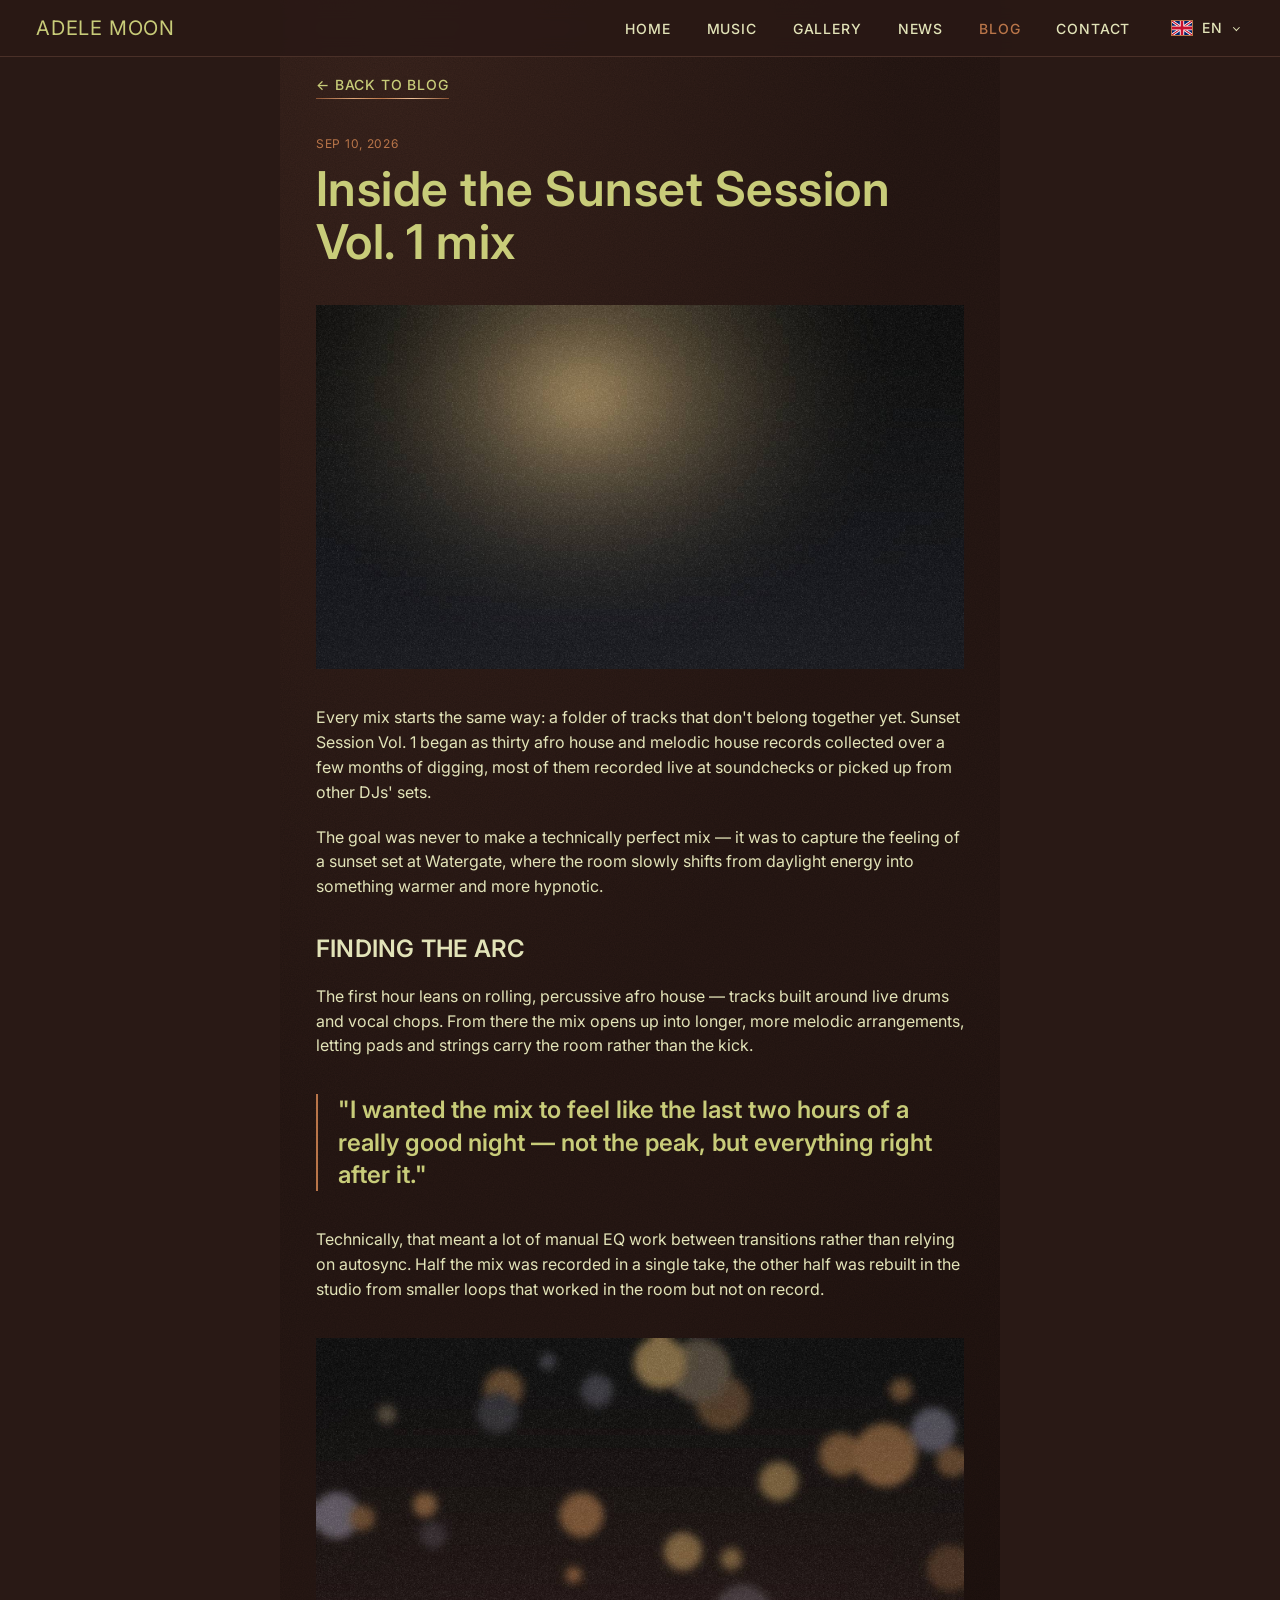
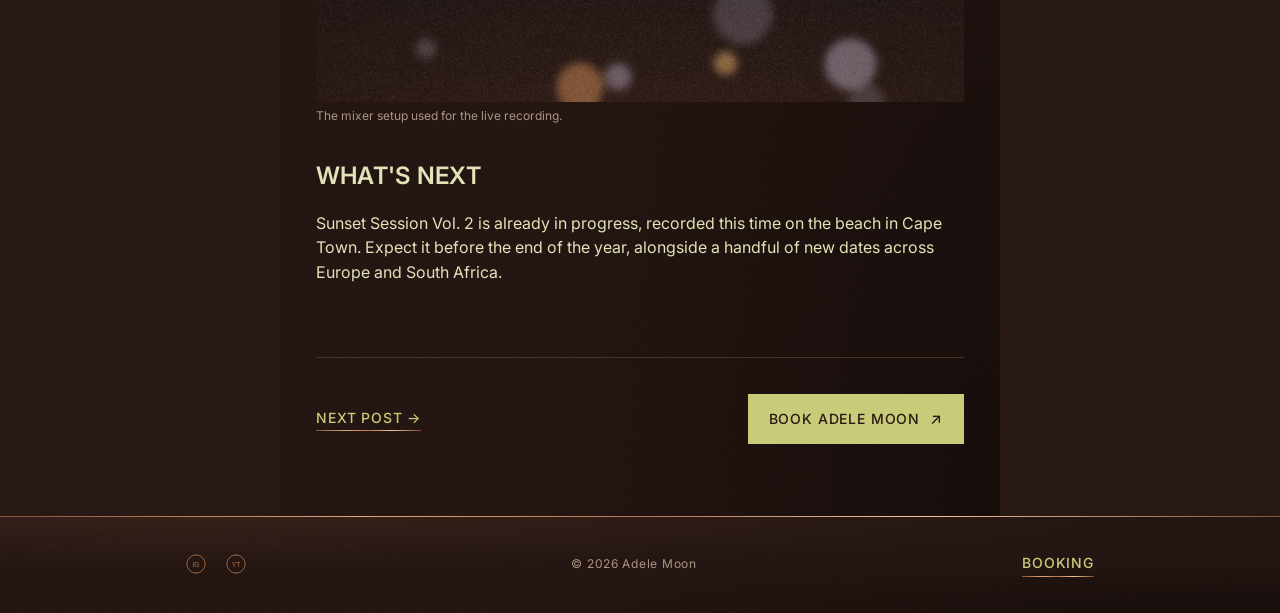
==== commit 5466bf3e: "Add premium finish: velvet tone, film grain, passe-partout, copper foil - Velvet radial tone and sub" ====
--- a/blog-post.html
+++ b/blog-post.html
@@ -14,6 +14,7 @@
 <link rel="stylesheet" href="css/header.css?v=2">
 <link rel="stylesheet" href="css/blog.css?v=2">
 <link rel="stylesheet" href="css/footer.css?v=2">
+<link rel="stylesheet" href="css/finish.css?v=1">
 </head>
 <body>
 <header class="site-header" data-header>
--- a/css/finish.css
+++ b/css/finish.css
@@ -0,0 +1,156 @@
+/* ADELE MOON — premium finish
+   3) velvet tone + film grain on every block
+   4) passe-partout frame on key blocks (.passepartout)
+   6) copper foil on labels and hairlines */
+
+:root {
+  --grain: url("data:image/svg+xml;utf8,<svg xmlns='http://www.w3.org/2000/svg' width='220' height='220'><filter id='n'><feTurbulence type='fractalNoise' baseFrequency='.85' numOctaves='3' stitchTiles='stitch'/><feColorMatrix values='0 0 0 0 0  0 0 0 0 0  0 0 0 0 0  0 0 0 .55 0'/></filter><rect width='100%' height='100%' filter='url(%23n)'/></svg>");
+  --velvet-dark:
+    radial-gradient(120% 90% at 15% 0%, #3d261f 0%, transparent 60%),
+    radial-gradient(90% 80% at 100% 100%, #1a0f0c 0%, transparent 70%),
+    var(--brand-espresso);
+  --velvet-dark-alt:
+    radial-gradient(120% 90% at 85% 0%, #3d261f 0%, transparent 60%),
+    radial-gradient(90% 80% at 0% 100%, #1a0f0c 0%, transparent 70%),
+    var(--brand-espresso);
+  --velvet-citron:
+    radial-gradient(120% 100% at 15% 0%, #dadd93 0%, transparent 55%),
+    radial-gradient(100% 90% at 100% 100%, #b4b866 0%, transparent 70%),
+    var(--brand-citron);
+  --foil: linear-gradient(90deg, #8a5233 0%, #e0a77a 28%, #b97549 50%, #f1c39b 72%, #8a5233 100%);
+  --foil-text: linear-gradient(90deg, #a5643c 0%, #f0c096 45%, #b97549 70%, #e7b088 100%);
+}
+
+/* ---------- 3. Velvet + grain ---------- */
+
+.section,
+.site-footer {
+  position: relative;
+  isolation: isolate;
+  background: var(--velvet-dark);
+}
+
+.section:nth-of-type(even) {
+  background: var(--velvet-dark-alt);
+}
+
+.section.section--citron {
+  background: var(--velvet-citron);
+}
+
+.section::after,
+.site-footer::after,
+.hero::after,
+.page-hero::after {
+  content: '';
+  position: absolute;
+  inset: 0;
+  z-index: 0;
+  pointer-events: none;
+  background-image: var(--grain);
+  mix-blend-mode: soft-light;
+  opacity: 0.55;
+}
+
+.section--citron::after {
+  mix-blend-mode: multiply;
+  opacity: 0.28;
+}
+
+.section > *,
+.site-footer > * {
+  position: relative;
+  z-index: 1;
+}
+
+.hero__content,
+.hero__social,
+.page-hero__title {
+  z-index: 2;
+}
+
+/* ---------- 4. Passe-partout ---------- */
+
+.passepartout {
+  --pp-inset: clamp(10px, 1.6vw, 20px);
+  padding-block: calc(var(--spacing-xl) + var(--pp-inset));
+}
+
+.passepartout::before {
+  content: '';
+  position: absolute;
+  inset: var(--pp-inset);
+  z-index: 1;
+  pointer-events: none;
+  border: 1px solid color-mix(in srgb, var(--brand-copper) 70%, transparent);
+}
+
+.section--citron.passepartout::before {
+  border-color: color-mix(in srgb, var(--brand-espresso) 40%, transparent);
+}
+
+/* ---------- 6. Copper foil ---------- */
+
+.section__title,
+.hero__eyebrow {
+  background: var(--foil-text);
+  -webkit-background-clip: text;
+  background-clip: text;
+  color: transparent;
+  width: fit-content;
+}
+
+.section--citron .section__title {
+  background: none;
+  color: var(--color-on-primary);
+}
+
+.hero__meta {
+  border-top: 0;
+  position: relative;
+}
+
+.hero__meta::before,
+.page-hero__title::after {
+  content: '';
+  display: block;
+  height: 1px;
+  border: 0;
+  background: var(--foil);
+}
+
+.hero__meta::before {
+  position: absolute;
+  top: 0;
+  left: 0;
+  right: 0;
+}
+
+.site-footer {
+  border-top: 0;
+}
+
+.site-footer::before {
+  content: '';
+  position: absolute;
+  top: 0;
+  left: 0;
+  right: 0;
+  z-index: 1;
+  height: 1px;
+  background: var(--foil);
+}
+
+.link {
+  border-bottom: 0;
+  background-image: var(--foil);
+  background-size: 100% 1px;
+  background-repeat: no-repeat;
+  background-position: 0 100%;
+}
+
+@media (max-width: 768px) {
+  .passepartout {
+    padding-block: calc(var(--spacing-xl) * 0.75 + var(--pp-inset));
+  }
+}
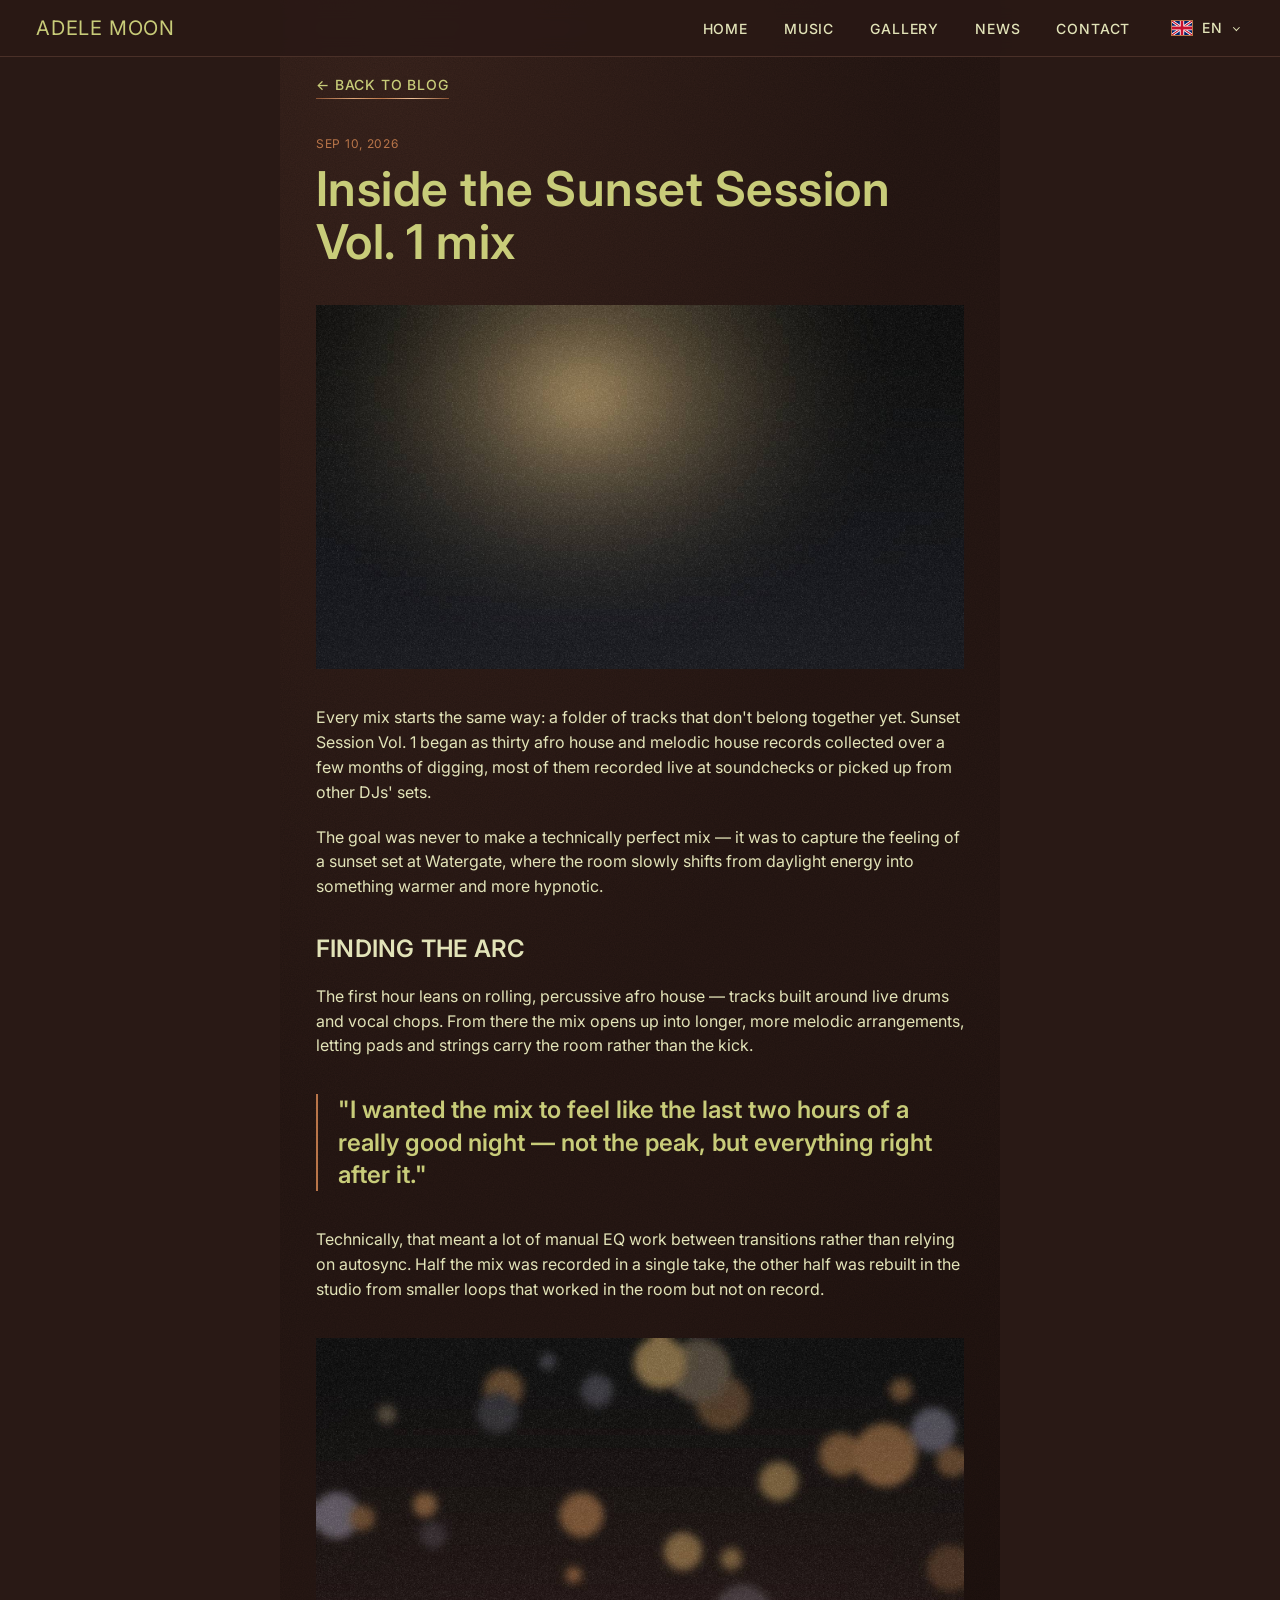
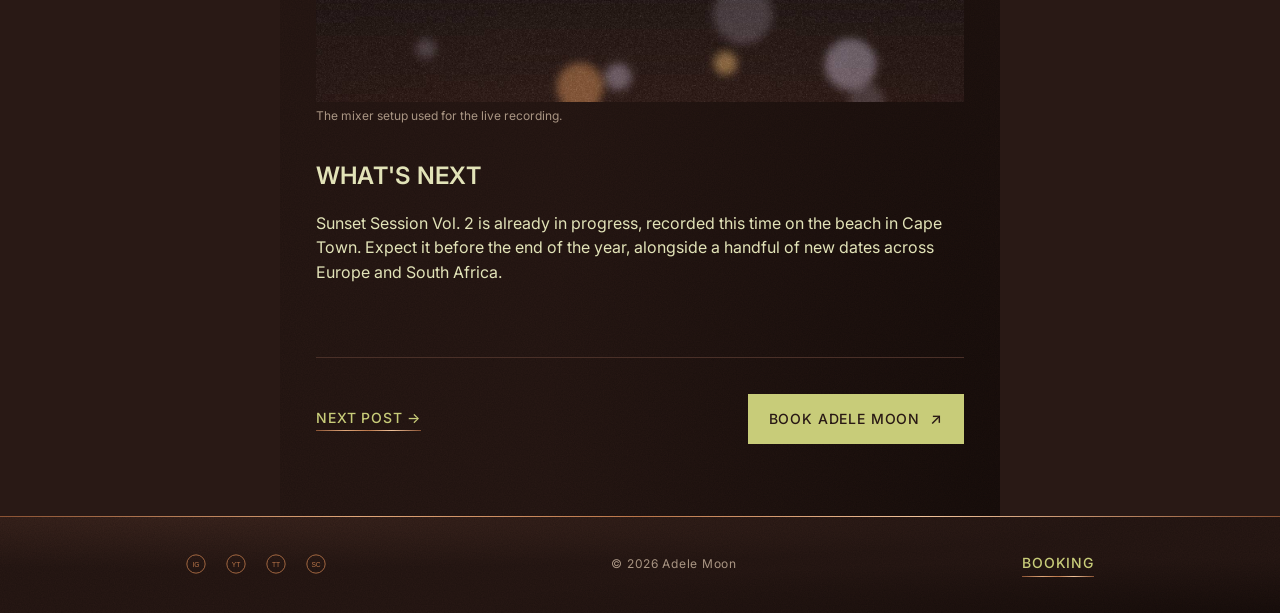
==== commit f6a7d911: "Fill site with Adele's real content - Contacts: real booking email, Instagram, TikTok, YouTube, Soun" ====
--- a/blog-post.html
+++ b/blog-post.html
@@ -11,7 +11,7 @@
 <link rel="stylesheet" href="css/tokens.css?v=1">
 <link rel="stylesheet" href="css/base.css?v=2">
 <link rel="stylesheet" href="css/layout.css?v=2">
-<link rel="stylesheet" href="css/header.css?v=2">
+<link rel="stylesheet" href="css/header.css?v=4">
 <link rel="stylesheet" href="css/blog.css?v=2">
 <link rel="stylesheet" href="css/footer.css?v=2">
 <link rel="stylesheet" href="css/finish.css?v=1">
@@ -26,7 +26,6 @@
         <li><a href="music.html" data-i18n>Music</a></li>
         <li><a href="gallery.html" data-i18n>Gallery</a></li>
         <li><a href="news.html" data-i18n>News</a></li>
-        <li><a href="blog.html" aria-current="page" data-i18n>Blog</a></li>
         <li><a href="contact.html" data-i18n>Contact</a></li>
       </ul>
     </nav>
@@ -81,15 +80,20 @@
     <li><a href="music.html" data-i18n>Music</a></li>
     <li><a href="gallery.html" data-i18n>Gallery</a></li>
     <li><a href="news.html" data-i18n>News</a></li>
-    <li><a href="blog.html" aria-current="page" data-i18n>Blog</a></li>
     <li><a href="contact.html" data-i18n>Contact</a></li>
   </ul>
   <div class="mobile-menu__social">
-    <a href="https://www.instagram.com/adelemmoon" target="_blank" rel="noopener" aria-label="Instagram">
+    <a href="https://www.instagram.com/adelemmoon/" target="_blank" rel="noopener" aria-label="Instagram">
       <svg viewBox="0 0 24 24" fill="none" aria-hidden="true" focusable="false"><circle cx="12" cy="12" r="11" stroke="currentColor" stroke-width="1"/><text x="12" y="15.5" text-anchor="middle" font-size="8" font-family="sans-serif" fill="currentColor">IG</text></svg>
     </a>
-    <a href="https://youtube.com/@adelemmoonn?si=zWCK8NQfxy1WEueN" target="_blank" rel="noopener" aria-label="YouTube">
+    <a href="https://www.youtube.com/@adelemmoonn" target="_blank" rel="noopener" aria-label="YouTube">
       <svg viewBox="0 0 24 24" fill="none" aria-hidden="true" focusable="false"><circle cx="12" cy="12" r="11" stroke="currentColor" stroke-width="1"/><text x="12" y="15.5" text-anchor="middle" font-size="8" font-family="sans-serif" fill="currentColor">YT</text></svg>
+    </a>
+    <a href="https://www.tiktok.com/@adelemmoon" target="_blank" rel="noopener" aria-label="TikTok">
+      <svg viewBox="0 0 24 24" fill="none" aria-hidden="true" focusable="false"><circle cx="12" cy="12" r="11" stroke="currentColor" stroke-width="1"/><text x="12" y="15.5" text-anchor="middle" font-size="8" font-family="sans-serif" fill="currentColor">TT</text></svg>
+    </a>
+    <a href="https://soundcloud.com/adelemmoon" target="_blank" rel="noopener" aria-label="SoundCloud">
+      <svg viewBox="0 0 24 24" fill="none" aria-hidden="true" focusable="false"><circle cx="12" cy="12" r="11" stroke="currentColor" stroke-width="1"/><text x="12" y="15.5" text-anchor="middle" font-size="8" font-family="sans-serif" fill="currentColor">SC</text></svg>
     </a>
   </div>
 </div>
@@ -138,11 +142,17 @@
 <footer class="site-footer">
   <div class="container site-footer__inner">
     <div class="site-footer__social">
-      <a href="https://www.instagram.com/adelemmoon" target="_blank" rel="noopener" aria-label="Instagram">
+      <a href="https://www.instagram.com/adelemmoon/" target="_blank" rel="noopener" aria-label="Instagram">
         <svg viewBox="0 0 24 24" fill="none" aria-hidden="true" focusable="false"><circle cx="12" cy="12" r="11" stroke="currentColor" stroke-width="1"/><text x="12" y="15.5" text-anchor="middle" font-size="8" font-family="sans-serif" fill="currentColor">IG</text></svg>
       </a>
-      <a href="https://youtube.com/@adelemmoonn?si=zWCK8NQfxy1WEueN" target="_blank" rel="noopener" aria-label="YouTube">
+      <a href="https://www.youtube.com/@adelemmoonn" target="_blank" rel="noopener" aria-label="YouTube">
         <svg viewBox="0 0 24 24" fill="none" aria-hidden="true" focusable="false"><circle cx="12" cy="12" r="11" stroke="currentColor" stroke-width="1"/><text x="12" y="15.5" text-anchor="middle" font-size="8" font-family="sans-serif" fill="currentColor">YT</text></svg>
+      </a>
+      <a href="https://www.tiktok.com/@adelemmoon" target="_blank" rel="noopener" aria-label="TikTok">
+        <svg viewBox="0 0 24 24" fill="none" aria-hidden="true" focusable="false"><circle cx="12" cy="12" r="11" stroke="currentColor" stroke-width="1"/><text x="12" y="15.5" text-anchor="middle" font-size="8" font-family="sans-serif" fill="currentColor">TT</text></svg>
+      </a>
+      <a href="https://soundcloud.com/adelemmoon" target="_blank" rel="noopener" aria-label="SoundCloud">
+        <svg viewBox="0 0 24 24" fill="none" aria-hidden="true" focusable="false"><circle cx="12" cy="12" r="11" stroke="currentColor" stroke-width="1"/><text x="12" y="15.5" text-anchor="middle" font-size="8" font-family="sans-serif" fill="currentColor">SC</text></svg>
       </a>
     </div>
     <p class="site-footer__copy">© 2026 Adele Moon</p>
--- a/css/header.css
+++ b/css/header.css
@@ -3,7 +3,7 @@
   top: 0;
   left: 0;
   right: 0;
-  z-index: 100;
+  z-index: 250;
   background: color-mix(in srgb, var(--color-background) 88%, transparent);
   -webkit-backdrop-filter: blur(10px);
   backdrop-filter: blur(10px);
@@ -19,6 +19,7 @@
 }
 
 .site-header__logo {
+  white-space: nowrap;
   font-family: var(--font-display-family);
   font-size: var(--font-body-lg-size);
   font-weight: 400;
@@ -230,7 +231,7 @@
   }
 }
 
-@media (max-width: 768px) {
+@media (max-width: 1100px) {
   .site-header__nav {
     display: none;
   }
